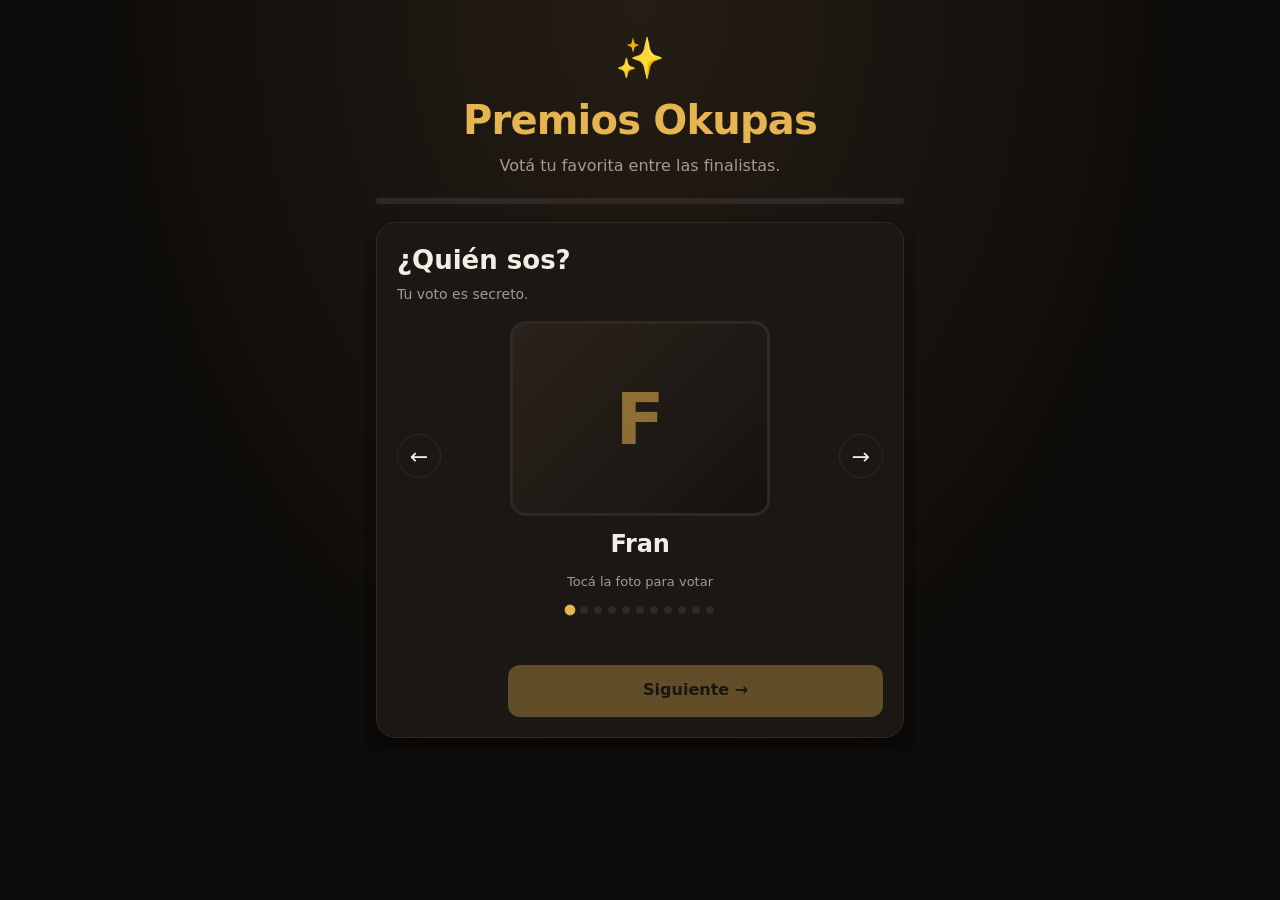
==== finalistas.html @ efb472a4 "A" ====
<!doctype html>
<html lang="es">
<head>
  <meta charset="utf-8">
  <meta name="viewport" content="width=device-width, initial-scale=1">
  <title>Finalistas · Premios Okupas</title>
  <link rel="stylesheet" href="styles.css">
  <style>
    /* Generado: qué persona se ve en cada carrusel */
    .carrusel:has(.ver input:nth-child(1):checked) .persona:nth-child(1) { display: grid; }
    .carrusel:has(.ver input:nth-child(1):checked) .puntos label:nth-child(1) { background: var(--gold); transform: scale(1.35); }
    .carrusel:has(.persona:nth-child(1) .voto:checked) .tu-voto b:nth-child(1) { display: inline; }
    .carrusel:has(.ver input:nth-child(2):checked) .persona:nth-child(2) { display: grid; }
    .carrusel:has(.ver input:nth-child(2):checked) .puntos label:nth-child(2) { background: var(--gold); transform: scale(1.35); }
    .carrusel:has(.persona:nth-child(2) .voto:checked) .tu-voto b:nth-child(2) { display: inline; }
    .carrusel:has(.ver input:nth-child(3):checked) .persona:nth-child(3) { display: grid; }
    .carrusel:has(.ver input:nth-child(3):checked) .puntos label:nth-child(3) { background: var(--gold); transform: scale(1.35); }
    .carrusel:has(.persona:nth-child(3) .voto:checked) .tu-voto b:nth-child(3) { display: inline; }
    .carrusel:has(.ver input:nth-child(4):checked) .persona:nth-child(4) { display: grid; }
    .carrusel:has(.ver input:nth-child(4):checked) .puntos label:nth-child(4) { background: var(--gold); transform: scale(1.35); }
    .carrusel:has(.persona:nth-child(4) .voto:checked) .tu-voto b:nth-child(4) { display: inline; }
    .carrusel:has(.ver input:nth-child(5):checked) .persona:nth-child(5) { display: grid; }
    .carrusel:has(.ver input:nth-child(5):checked) .puntos label:nth-child(5) { background: var(--gold); transform: scale(1.35); }
    .carrusel:has(.persona:nth-child(5) .voto:checked) .tu-voto b:nth-child(5) { display: inline; }
    .carrusel:has(.ver input:nth-child(6):checked) .persona:nth-child(6) { display: grid; }
    .carrusel:has(.ver input:nth-child(6):checked) .puntos label:nth-child(6) { background: var(--gold); transform: scale(1.35); }
    .carrusel:has(.persona:nth-child(6) .voto:checked) .tu-voto b:nth-child(6) { display: inline; }
    .carrusel:has(.ver input:nth-child(7):checked) .persona:nth-child(7) { display: grid; }
    .carrusel:has(.ver input:nth-child(7):checked) .puntos label:nth-child(7) { background: var(--gold); transform: scale(1.35); }
    .carrusel:has(.persona:nth-child(7) .voto:checked) .tu-voto b:nth-child(7) { display: inline; }
    .carrusel:has(.ver input:nth-child(8):checked) .persona:nth-child(8) { display: grid; }
    .carrusel:has(.ver input:nth-child(8):checked) .puntos label:nth-child(8) { background: var(--gold); transform: scale(1.35); }
    .carrusel:has(.persona:nth-child(8) .voto:checked) .tu-voto b:nth-child(8) { display: inline; }
    .carrusel:has(.ver input:nth-child(9):checked) .persona:nth-child(9) { display: grid; }
    .carrusel:has(.ver input:nth-child(9):checked) .puntos label:nth-child(9) { background: var(--gold); transform: scale(1.35); }
    .carrusel:has(.persona:nth-child(9) .voto:checked) .tu-voto b:nth-child(9) { display: inline; }
    .carrusel:has(.ver input:nth-child(10):checked) .persona:nth-child(10) { display: grid; }
    .carrusel:has(.ver input:nth-child(10):checked) .puntos label:nth-child(10) { background: var(--gold); transform: scale(1.35); }
    .carrusel:has(.persona:nth-child(10) .voto:checked) .tu-voto b:nth-child(10) { display: inline; }
    .carrusel:has(.ver input:nth-child(11):checked) .persona:nth-child(11) { display: grid; }
    .carrusel:has(.ver input:nth-child(11):checked) .puntos label:nth-child(11) { background: var(--gold); transform: scale(1.35); }
    .carrusel:has(.persona:nth-child(11) .voto:checked) .tu-voto b:nth-child(11) { display: inline; }
    /* Generado: un bloque por tarjeta */
    .wizard:has(#paso-0:checked) .track { transform: translateX(calc(0 * (100% + var(--gap)))); }
    .wizard:has(#paso-0:checked) .fill { width: 0.00%; }
    .wizard:has(#paso-1:checked) .track { transform: translateX(calc(-1 * (100% + var(--gap)))); }
    .wizard:has(#paso-1:checked) .fill { width: 33.33%; }
    .wizard:has(#paso-2:checked) .track { transform: translateX(calc(-2 * (100% + var(--gap)))); }
    .wizard:has(#paso-2:checked) .fill { width: 66.67%; }
    .wizard:has(#paso-3:checked) .track { transform: translateX(calc(-3 * (100% + var(--gap)))); }
    .wizard:has(#paso-3:checked) .fill { width: 100.00%; }
    .wizard:has(#paso-0:checked) .paso:nth-child(1),
    .wizard:has(#paso-1:checked) .paso:nth-child(2),
    .wizard:has(#paso-2:checked) .paso:nth-child(3),
    .wizard:has(#paso-3:checked) .paso:nth-child(4) {
      opacity: 1;
      transform: none;
      visibility: visible;
      transition: opacity var(--vel), transform var(--vel), visibility 0s;
    }
  </style>
</head>
<body>
  <main>
    <header>
      <div class="trofeo">✨</div>
      <h1>Premios Okupas</h1>
      <p class="sub">Votá tu favorita entre las finalistas.</p>
    </header>

    <!-- Pegá en action="..." la URL de tu Apps Script (ver README). -->
    <form class="wizard" method="post" action="PEGAR_URL_DEL_APPS_SCRIPT">
      <input type="hidden" name="tipo" value="final">
      <!-- En qué tarjeta estás (no se envía: form="ninguno") -->
      <div class="pasos">
        <input type="radio" name="paso" id="paso-0" form="ninguno" checked>
        <input type="radio" name="paso" id="paso-1" form="ninguno">
        <input type="radio" name="paso" id="paso-2" form="ninguno">
        <input type="radio" name="paso" id="paso-3" form="ninguno">
      </div>
      <div class="progreso"><span class="fill"></span></div>
      <div class="visor">
        <div class="track">

        <section class="paso requiere">
          
          <h2>¿Quién sos?</h2>
          <p class="ayuda">Tu voto es secreto.</p>
          <div class="carrusel">
            <span class="ver">
              <input type="radio" name="ver-votante" id="ver-votante-0" form="ninguno" checked>
              <input type="radio" name="ver-votante" id="ver-votante-1" form="ninguno">
              <input type="radio" name="ver-votante" id="ver-votante-2" form="ninguno">
              <input type="radio" name="ver-votante" id="ver-votante-3" form="ninguno">
              <input type="radio" name="ver-votante" id="ver-votante-4" form="ninguno">
              <input type="radio" name="ver-votante" id="ver-votante-5" form="ninguno">
              <input type="radio" name="ver-votante" id="ver-votante-6" form="ninguno">
              <input type="radio" name="ver-votante" id="ver-votante-7" form="ninguno">
              <input type="radio" name="ver-votante" id="ver-votante-8" form="ninguno">
              <input type="radio" name="ver-votante" id="ver-votante-9" form="ninguno">
              <input type="radio" name="ver-votante" id="ver-votante-10" form="ninguno">
            </span>
            <div class="personas">
              <div class="persona">
                <label class="flecha" for="ver-votante-10" aria-label="Anterior">←</label>
                <input class="voto" type="radio" name="votante" id="votante-fran" value="Fran" required>
                <label class="elegible" for="votante-fran">
                  <span class="foto" data-ini="F"><span style="background-image:url('fotos/fran.jpg')"></span></span>
                  <span class="nombre">Fran</span>
                  <span class="estado"></span>
                </label>
                <label class="flecha" for="ver-votante-1" aria-label="Siguiente">→</label>
              </div>
              <div class="persona">
                <label class="flecha" for="ver-votante-0" aria-label="Anterior">←</label>
                <input class="voto" type="radio" name="votante" id="votante-fede" value="Fede" required>
                <label class="elegible" for="votante-fede">
                  <span class="foto" data-ini="F"><span style="background-image:url('fotos/fede.jpg')"></span></span>
                  <span class="nombre">Fede</span>
                  <span class="estado"></span>
                </label>
                <label class="flecha" for="ver-votante-2" aria-label="Siguiente">→</label>
              </div>
              <div class="persona">
                <label class="flecha" for="ver-votante-1" aria-label="Anterior">←</label>
                <input class="voto" type="radio" name="votante" id="votante-alan" value="Alan" required>
                <label class="elegible" for="votante-alan">
                  <span class="foto" data-ini="A"><span style="background-image:url('fotos/alan.jpg')"></span></span>
                  <span class="nombre">Alan</span>
                  <span class="estado"></span>
                </label>
                <label class="flecha" for="ver-votante-3" aria-label="Siguiente">→</label>
              </div>
              <div class="persona">
                <label class="flecha" for="ver-votante-2" aria-label="Anterior">←</label>
                <input class="voto" type="radio" name="votante" id="votante-andi" value="Andi" required>
                <label class="elegible" for="votante-andi">
                  <span class="foto" data-ini="A"><span style="background-image:url('fotos/andi.jpg')"></span></span>
                  <span class="nombre">Andi</span>
                  <span class="estado"></span>
                </label>
                <label class="flecha" for="ver-votante-4" aria-label="Siguiente">→</label>
              </div>
              <div class="persona">
                <label class="flecha" for="ver-votante-3" aria-label="Anterior">←</label>
                <input class="voto" type="radio" name="votante" id="votante-tobi" value="Tobi" required>
                <label class="elegible" for="votante-tobi">
                  <span class="foto" data-ini="T"><span style="background-image:url('fotos/tobi.jpg')"></span></span>
                  <span class="nombre">Tobi</span>
                  <span class="estado"></span>
                </label>
                <label class="flecha" for="ver-votante-5" aria-label="Siguiente">→</label>
              </div>
              <div class="persona">
                <label class="flecha" for="ver-votante-4" aria-label="Anterior">←</label>
                <input class="voto" type="radio" name="votante" id="votante-titi" value="Titi" required>
                <label class="elegible" for="votante-titi">
                  <span class="foto" data-ini="T"><span style="background-image:url('fotos/titi.jpg')"></span></span>
                  <span class="nombre">Titi</span>
                  <span class="estado"></span>
                </label>
                <label class="flecha" for="ver-votante-6" aria-label="Siguiente">→</label>
              </div>
              <div class="persona">
                <label class="flecha" for="ver-votante-5" aria-label="Anterior">←</label>
                <input class="voto" type="radio" name="votante" id="votante-tony" value="Tony" required>
                <label class="elegible" for="votante-tony">
                  <span class="foto" data-ini="T"><span style="background-image:url('fotos/tony.jpg')"></span></span>
                  <span class="nombre">Tony</span>
                  <span class="estado"></span>
                </label>
                <label class="flecha" for="ver-votante-7" aria-label="Siguiente">→</label>
              </div>
              <div class="persona">
                <label class="flecha" for="ver-votante-6" aria-label="Anterior">←</label>
                <input class="voto" type="radio" name="votante" id="votante-nacho" value="Nacho" required>
                <label class="elegible" for="votante-nacho">
                  <span class="foto" data-ini="N"><span style="background-image:url('fotos/nacho.jpg')"></span></span>
                  <span class="nombre">Nacho</span>
                  <span class="estado"></span>
                </label>
                <label class="flecha" for="ver-votante-8" aria-label="Siguiente">→</label>
              </div>
              <div class="persona">
                <label class="flecha" for="ver-votante-7" aria-label="Anterior">←</label>
                <input class="voto" type="radio" name="votante" id="votante-nano" value="Nano" required>
                <label class="elegible" for="votante-nano">
                  <span class="foto" data-ini="N"><span style="background-image:url('fotos/nano.jpg')"></span></span>
                  <span class="nombre">Nano</span>
                  <span class="estado"></span>
                </label>
                <label class="flecha" for="ver-votante-9" aria-label="Siguiente">→</label>
              </div>
              <div class="persona">
                <label class="flecha" for="ver-votante-8" aria-label="Anterior">←</label>
                <input class="voto" type="radio" name="votante" id="votante-el-enano" value="El Enano" required>
                <label class="elegible" for="votante-el-enano">
                  <span class="foto" data-ini="E"><span style="background-image:url('fotos/el-enano.jpg')"></span></span>
                  <span class="nombre">El Enano</span>
                  <span class="estado"></span>
                </label>
                <label class="flecha" for="ver-votante-10" aria-label="Siguiente">→</label>
              </div>
              <div class="persona">
                <label class="flecha" for="ver-votante-9" aria-label="Anterior">←</label>
                <input class="voto" type="radio" name="votante" id="votante-petalo" value="Pétalo" required>
                <label class="elegible" for="votante-petalo">
                  <span class="foto" data-ini="P"><span style="background-image:url('fotos/petalo.jpg')"></span></span>
                  <span class="nombre">Pétalo</span>
                  <span class="estado"></span>
                </label>
                <label class="flecha" for="ver-votante-0" aria-label="Siguiente">→</label>
              </div>
            </div>
            <div class="puntos"><label for="ver-votante-0" title="Fran"></label><label for="ver-votante-1" title="Fede"></label><label for="ver-votante-2" title="Alan"></label><label for="ver-votante-3" title="Andi"></label><label for="ver-votante-4" title="Tobi"></label><label for="ver-votante-5" title="Titi"></label><label for="ver-votante-6" title="Tony"></label><label for="ver-votante-7" title="Nacho"></label><label for="ver-votante-8" title="Nano"></label><label for="ver-votante-9" title="El Enano"></label><label for="ver-votante-10" title="Pétalo"></label></div>
            <p class="tu-voto">Tu voto: <b>Fran</b><b>Fede</b><b>Alan</b><b>Andi</b><b>Tobi</b><b>Titi</b><b>Tony</b><b>Nacho</b><b>Nano</b><b>El Enano</b><b>Pétalo</b></p>
          </div>
          <nav class="nav">
            <label for="paso--1" class="btn sec oculto">← Atrás</label>
            <label for="paso-1" class="btn sig">Siguiente →</label>
          </nav>
        </section>
        <!-- INICIO FINALISTAS: reemplazá todo hasta FIN FINALISTAS con lo que genera la planilla
             (menú Premios Okupas → Generar HTML de finalistas). -->
        <section class="paso requiere">
          <p class="contador">Finalistas · 1 de 2</p>
          <h2>Mejor anécdota</h2>
          
          <p class="vacio">Todavía no se eligieron las finalistas.</p>
          <nav class="nav">
            <label for="paso-0" class="btn sec">← Atrás</label>
            <label for="paso-2" class="btn sig">Siguiente →</label>
          </nav>
        </section>

        <section class="paso requiere">
          <p class="contador">Finalistas · 2 de 2</p>
          <h2>Frase del año</h2>
          
          <p class="vacio">Todavía no se eligieron las finalistas.</p>
          <nav class="nav">
            <label for="paso-1" class="btn sec">← Atrás</label>
            <label for="paso-3" class="btn sig">Siguiente →</label>
          </nav>
        </section>
        <!-- FIN FINALISTAS -->

        <section class="paso final">
          <div class="trofeo">🗳️</div>
          <h2>¡Listo!</h2>
          <p class="ayuda">Si querés cambiar algo, volvé atrás.</p>
          <nav class="nav">
            <label for="paso-2" class="btn sec">← Atrás</label>
            <button class="btn" type="submit">Enviar voto 🏆</button>
          </nav>
        </section>
        </div>
      </div>
    </form>
  </main>
</body>
</html>
---- styles.css ----
:root {
  --bg: #0e0c0a;
  --card: #1a1714;
  --line: #2e2924;
  --text: #f3ede4;
  --muted: #a59a8c;
  --gold: #e6b450;
  --ok: #7fd18b;
  --gap: 24px;
  --vel: 0.45s;
}
* { box-sizing: border-box; }
body {
  margin: 0;
  background: radial-gradient(ellipse at top, #241d14 0%, var(--bg) 60%) fixed, var(--bg);
  color: var(--text);
  font: 16px/1.5 system-ui, -apple-system, 'Segoe UI', Roboto, sans-serif;
  min-height: 100vh;
  overflow-x: clip; /* las tarjetas de costado no generan scroll horizontal */
}
main { max-width: 560px; margin: 0 auto; padding: 28px 16px 40px; }
header { text-align: center; margin-bottom: 20px; }
.trofeo { font-size: 40px; }
h1 {
  margin: 2px 0 4px;
  font-size: clamp(28px, 7vw, 40px);
  letter-spacing: -0.02em;
  color: var(--gold);
}
.sub { color: var(--muted); margin: 0; }

/* ------------------------------------------------------------------ wizard
   Cada tarjeta es un "paso". Unos radios ocultos (#paso-N) guardan en qué
   tarjeta estás; los botones Anterior / Siguiente son <label> que los marcan.
   Las reglas de cada paso están en el <style> de cada página. */
.pasos input {
  position: absolute;
  opacity: 0;
  pointer-events: none;
}

.progreso {
  height: 6px;
  background: var(--line);
  border-radius: 99px;
  overflow: hidden;
  margin-bottom: 18px;
}
.progreso .fill {
  display: block;
  height: 100%;
  width: 0;
  background: var(--gold);
  border-radius: 99px;
  transition: width var(--vel) ease;
}

.visor { overflow: clip; overflow-clip-margin: 12px; }
.track {
  display: flex;
  gap: var(--gap);
  align-items: flex-start;
  transition: transform var(--vel) cubic-bezier(0.65, 0, 0.35, 1);
}

.paso {
  flex: 0 0 100%;
  background: var(--card);
  border: 1px solid var(--line);
  border-radius: 20px;
  padding: 22px 20px 20px;
  box-shadow: 0 18px 40px rgba(0, 0, 0, 0.45);
  /* Las tarjetas que no están activas se achican, se apagan y no se pueden tocar */
  opacity: 0.25;
  transform: scale(0.88) rotate(-1.5deg);
  visibility: hidden;
  transition: opacity var(--vel), transform var(--vel), visibility 0s var(--vel);
}
/* Cuál tarjeta está activa lo decide el <style> de cada página. */

.contador {
  margin: 0 0 4px;
  color: var(--muted);
  font-size: 13px;
  letter-spacing: 0.08em;
  text-transform: uppercase;
}
.paso h2 { margin: 0 0 16px; font-size: 26px; line-height: 1.2; }
.paso h2::after { content: ''; }
.paso:has(.voto:checked) h2::after { content: ' ✓'; color: var(--ok); font-size: 20px; }
.paso .ayuda { color: var(--muted); margin: -8px 0 16px; font-size: 14px; }

/* Opciones */
.chips { display: grid; grid-template-columns: repeat(auto-fill, minmax(118px, 1fr)); gap: 8px; }
.chips input {
  position: absolute;
  opacity: 0;
  width: 1px;
  height: 1px;
}
.chips label {
  border: 1px solid var(--line);
  border-radius: 12px;
  padding: 11px 12px;
  text-align: center;
  cursor: pointer;
  user-select: none;
  transition: background 0.15s, border-color 0.15s, transform 0.15s;
}
.chips label:hover { border-color: var(--gold); }
.chips label:active { transform: scale(0.96); }
.chips input:focus-visible + label { outline: 2px solid var(--gold); outline-offset: 2px; }
.chips input:checked + label {
  background: var(--gold);
  border-color: var(--gold);
  color: #1a1205;
  font-weight: 700;
}
.chips.largas { grid-template-columns: 1fr; }
.chips.largas label { text-align: left; white-space: pre-line; }

/* ------------------------------------------------------------------ carrusel de personas
   Se ve una persona a la vez: foto grande, nombre abajo y flechas a los costados.
   Las flechas mueven unos radios ocultos (.ver) que dicen a quién estás mirando;
   tocar la foto marca el voto (.voto). Qué persona se muestra lo decide el
   <style> de cada página. */
.carrusel .ver input { position: absolute; opacity: 0; pointer-events: none; }
.persona {
  display: none;
  grid-template-columns: 44px 1fr 44px;
  align-items: center;
  gap: 6px;
  animation: aparecer 0.3s ease;
}
@keyframes aparecer {
  from { opacity: 0; transform: scale(0.94); }
  to { opacity: 1; transform: none; }
}
.flecha {
  display: grid;
  place-items: center;
  height: 44px;
  border-radius: 50%;
  border: 1px solid var(--line);
  font-size: 22px;
  cursor: pointer;
  user-select: none;
  transition: border-color 0.15s, transform 0.15s;
}
.flecha:hover { border-color: var(--gold); }
.flecha:active { transform: scale(0.9); }
.persona .voto { position: absolute; opacity: 0; width: 1px; height: 1px; }
.elegible {
  display: flex;
  flex-direction: column;
  align-items: center;
  gap: 10px;
  cursor: pointer;
  user-select: none;
}
.foto {
  position: relative;
  width: 100%;
  max-width: 260px;
  aspect-ratio: 4 / 3;
  border: 3px solid var(--line);
  border-radius: 16px;
  overflow: hidden;
  background: linear-gradient(135deg, #2a231b, #15120f);
  transition: border-color 0.2s, box-shadow 0.2s, transform 0.15s;
}
/* Si no hay foto, se ve la inicial */
.foto::before {
  content: attr(data-ini);
  position: absolute;
  inset: 0;
  display: grid;
  place-items: center;
  font-size: 72px;
  font-weight: 800;
  color: var(--gold);
  opacity: 0.55;
}
.foto > span { position: absolute; inset: 0; background-size: cover; background-position: center; }
.elegible:active .foto { transform: scale(0.97); }
.nombre { font-size: 24px; font-weight: 800; letter-spacing: -0.01em; }
.estado { font-size: 13px; color: var(--muted); }
.estado::before { content: 'Tocá la foto para votar'; }
.voto:focus-visible + .elegible .foto { outline: 2px solid var(--gold); outline-offset: 3px; }
.voto:checked + .elegible .foto { border-color: var(--gold); box-shadow: 0 0 0 4px rgba(230, 180, 80, 0.25); }
.voto:checked + .elegible .nombre { color: var(--gold); }
.voto:checked + .elegible .estado { color: var(--ok); }
.voto:checked + .elegible .estado::before { content: '✓ Tu voto'; }

/* Puntitos para saber en qué persona estás (también se pueden tocar) */
.puntos { display: flex; justify-content: center; flex-wrap: wrap; gap: 6px; margin-top: 14px; }
.puntos label {
  width: 8px;
  height: 8px;
  border-radius: 50%;
  background: var(--line);
  cursor: pointer;
  transition: background 0.2s, transform 0.2s;
}
.tu-voto { text-align: center; color: var(--muted); font-size: 14px; margin: 10px 0 0; visibility: hidden; }
.carrusel:has(.voto:checked) .tu-voto { visibility: visible; }
.tu-voto b { display: none; color: var(--gold); }

textarea {
  display: block;
  width: 100%;
  padding: 12px;
  border-radius: 12px;
  border: 1px solid var(--line);
  background: var(--bg);
  color: var(--text);
  font: inherit;
  resize: vertical;
}
textarea:focus { outline: 2px solid var(--gold); outline-offset: 1px; }
.vacio { color: var(--muted); margin: 0; }

/* Navegación */
.nav { display: flex; gap: 10px; margin-top: 20px; }
.btn {
  flex: 1;
  display: inline-block;
  text-align: center;
  background: var(--gold);
  color: #1a1205;
  border: 0;
  border-radius: 12px;
  padding: 13px 16px;
  font: inherit;
  font-weight: 700;
  cursor: pointer;
  user-select: none;
  transition: opacity 0.2s, transform 0.15s;
}
.btn:active { transform: scale(0.97); }
.btn.sec { background: transparent; color: var(--text); border: 1px solid var(--line); flex: 0 0 auto; }
.btn.sec.oculto { visibility: hidden; }
/* No se puede seguir hasta elegir a alguien */
.paso.requiere:not(:has(.voto:checked)) .sig { opacity: 0.35; pointer-events: none; }

.final { text-align: center; }
.final .trofeo { font-size: 56px; }
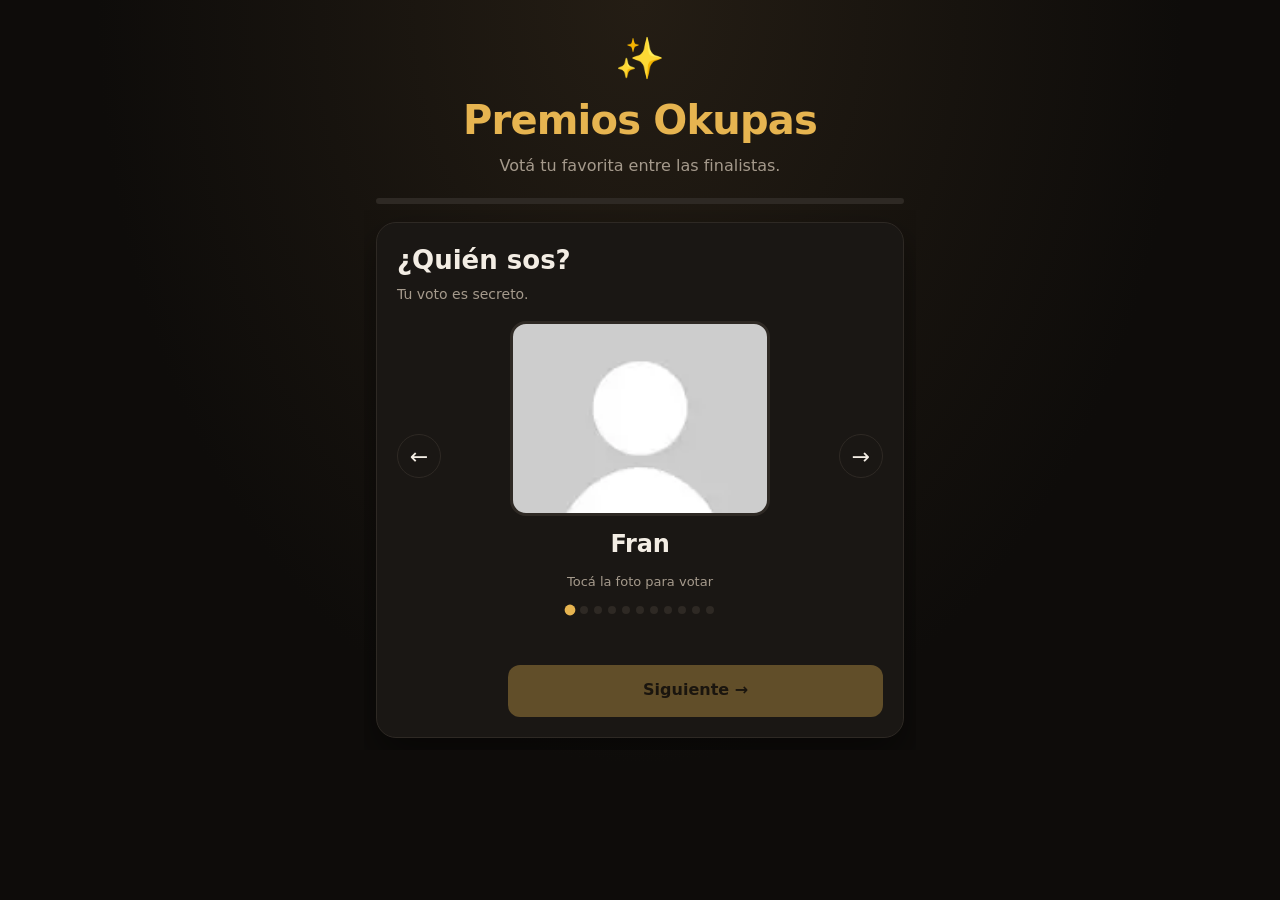
==== commit b90fed26: "Conectar formularios al Apps Script de la planilla Co-Authored-By: Claude Opus 5.5 <noreply@anthropi" ====
--- a/finalistas.html
+++ b/finalistas.html
@@ -69,7 +69,7 @@
     </header>
 
     <!-- Pegá en action="..." la URL de tu Apps Script (ver README). -->
-    <form class="wizard" method="post" action="PEGAR_URL_DEL_APPS_SCRIPT">
+    <form class="wizard" method="post" action="https://script.google.com/macros/s/AKfycbyPJQu4DGhiNhosPrOemog7aRici5FdL8-K9z5_nHW9cfXuadBMb93ghQJL-jIWxpmDnQ/exec">
       <input type="hidden" name="tipo" value="final">
       <!-- En qué tarjeta estás (no se envía: form="ninguno") -->
       <div class="pasos">
--- a/styles.css
+++ b/styles.css
@@ -166,20 +166,9 @@
   border: 3px solid var(--line);
   border-radius: 16px;
   overflow: hidden;
-  background: linear-gradient(135deg, #2a231b, #15120f);
+  /* Foto genérica: se ve hasta que la persona tenga su foto en fotos/ */
+  background: #c4c4c4 url('fotos/sin-foto.webp') center / cover no-repeat;
   transition: border-color 0.2s, box-shadow 0.2s, transform 0.15s;
-}
-/* Si no hay foto, se ve la inicial */
-.foto::before {
-  content: attr(data-ini);
-  position: absolute;
-  inset: 0;
-  display: grid;
-  place-items: center;
-  font-size: 72px;
-  font-weight: 800;
-  color: var(--gold);
-  opacity: 0.55;
 }
 .foto > span { position: absolute; inset: 0; background-size: cover; background-position: center; }
 .elegible:active .foto { transform: scale(0.97); }
